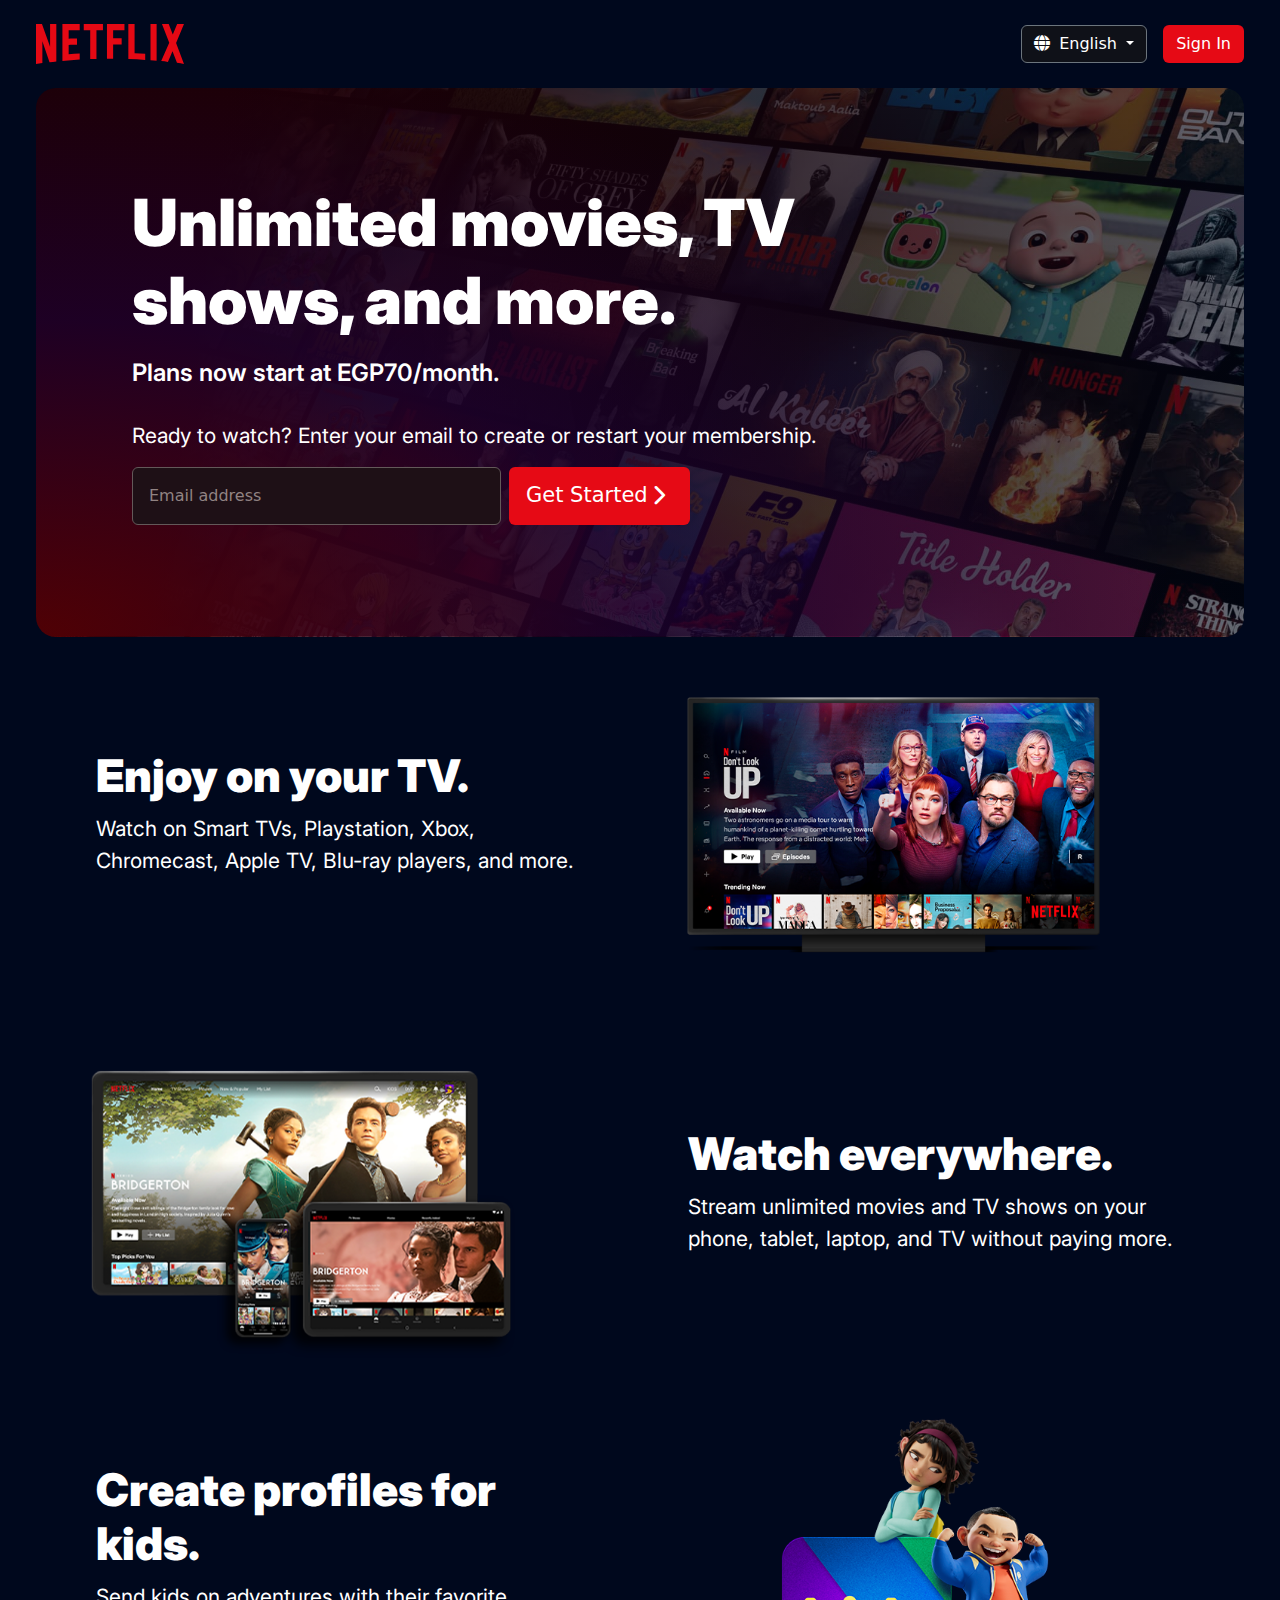
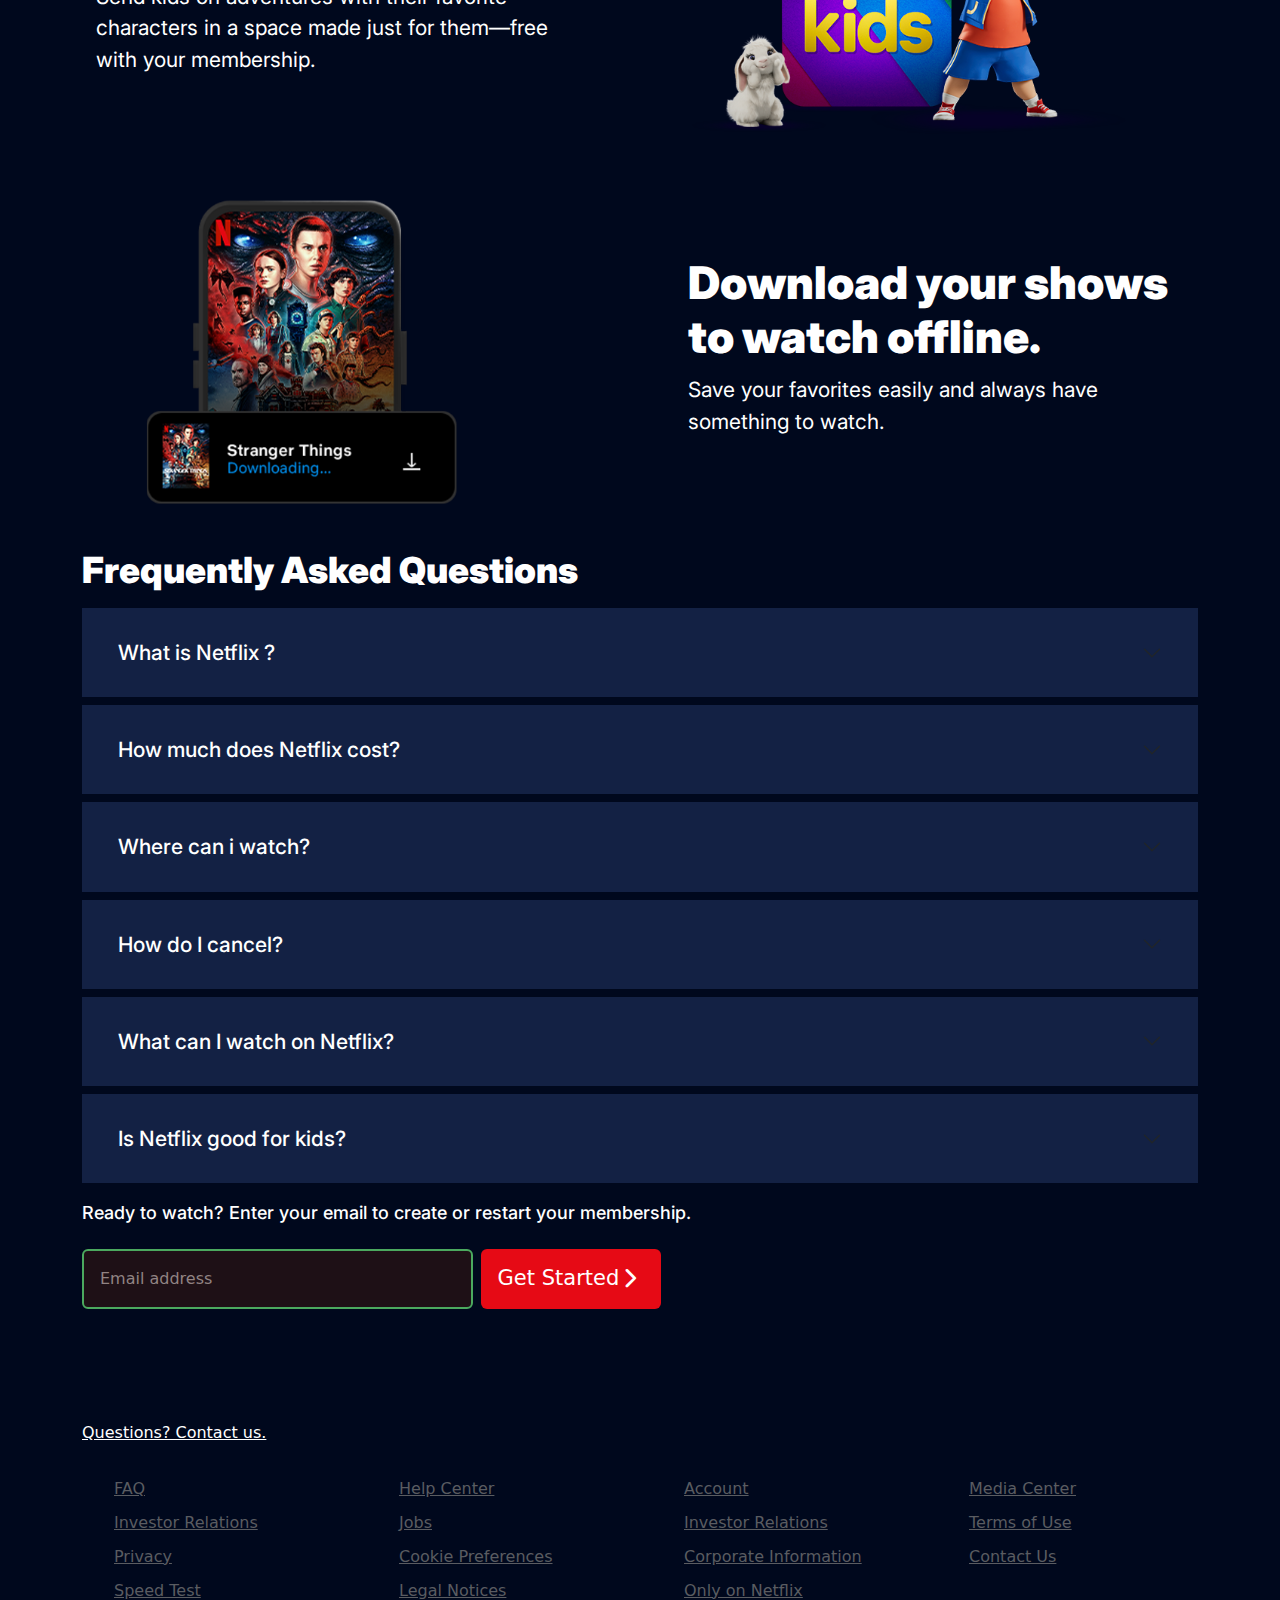
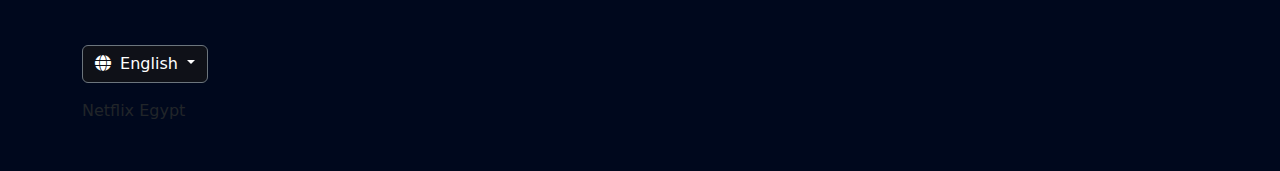
==== landpage.html @ e0be6ec9 "initial commit" ====
<!DOCTYPE html>
<html lang="en">
<head>
    <meta charset="UTF-8">
    <meta http-equiv="X-UA-Compatible" content="IE=edge">
    <meta name="viewport" content="width=device-width, initial-scale=1.0">
    <title>Netflix</title>
    <link rel="preconnect" href="https://fonts.googleapis.com">
<link rel="preconnect" href="https://fonts.gstatic.com" crossorigin>
<link href="https://fonts.googleapis.com/css2?family=Inter:wght@100;200;300;400;500;600;700;800;900&family=Work+Sans:wght@800;900&display=swap" rel="stylesheet">
<link rel="preconnect" href="https://fonts.googleapis.com">
<link rel="preconnect" href="https://fonts.gstatic.com" crossorigin>
<link href="https://fonts.googleapis.com/css2?family=Inter:wght@100;200;300;400;500;600;700;800;900&family=Roboto:ital,wght@0,300;0,400;0,500;1,100;1,300&display=swap" rel="stylesheet">    
<link rel="stylesheet" href="css/bootstrap.min.css">
    <link rel="stylesheet" href="css/all.min.css">
    <link rel="stylesheet" href="css/landpage.css">
</head>
<body>
    <header class="contianer p-3 ps-4 pe-4">
        <nav class="navbar">
            <div class="container-fluid">
            <svg viewBox="0 0 111 30" version="1.1" xmlns="http://www.w3.org/2000/svg" xmlns:xlink="http://www.w3.org/1999/xlink" aria-hidden="true" role="img" class="default-ltr-cache-mv4tc2"><g><path d="M105.06233,14.2806261 L110.999156,30 C109.249227,29.7497422 107.500234,29.4366857 105.718437,29.1554972 L102.374168,20.4686475 L98.9371075,28.4375293 C97.2499766,28.1563408 95.5928391,28.061674 93.9057081,27.8432843 L99.9372012,14.0931671 L94.4680851,-5.68434189e-14 L99.5313525,-5.68434189e-14 L102.593495,7.87421502 L105.874965,-5.68434189e-14 L110.999156,-5.68434189e-14 L105.06233,14.2806261 Z M90.4686475,-5.68434189e-14 L85.8749649,-5.68434189e-14 L85.8749649,27.2499766 C87.3746368,27.3437061 88.9371075,27.4055675 90.4686475,27.5930265 L90.4686475,-5.68434189e-14 Z M81.9055207,26.93692 C77.7186241,26.6557316 73.5307901,26.4064111 69.250164,26.3117443 L69.250164,-5.68434189e-14 L73.9366389,-5.68434189e-14 L73.9366389,21.8745899 C76.6248008,21.9373887 79.3120255,22.1557784 81.9055207,22.2804387 L81.9055207,26.93692 Z M64.2496954,10.6561065 L64.2496954,15.3435186 L57.8442216,15.3435186 L57.8442216,25.9996251 L53.2186709,25.9996251 L53.2186709,-5.68434189e-14 L66.3436123,-5.68434189e-14 L66.3436123,4.68741213 L57.8442216,4.68741213 L57.8442216,10.6561065 L64.2496954,10.6561065 Z M45.3435186,4.68741213 L45.3435186,26.2498828 C43.7810479,26.2498828 42.1876465,26.2498828 40.6561065,26.3117443 L40.6561065,4.68741213 L35.8121661,4.68741213 L35.8121661,-5.68434189e-14 L50.2183897,-5.68434189e-14 L50.2183897,4.68741213 L45.3435186,4.68741213 Z M30.749836,15.5928391 C28.687787,15.5928391 26.2498828,15.5928391 24.4999531,15.6875059 L24.4999531,22.6562939 C27.2499766,22.4678976 30,22.2495079 32.7809542,22.1557784 L32.7809542,26.6557316 L19.812541,27.6876933 L19.812541,-5.68434189e-14 L32.7809542,-5.68434189e-14 L32.7809542,4.68741213 L24.4999531,4.68741213 L24.4999531,10.9991564 C26.3126816,10.9991564 29.0936358,10.9054269 30.749836,10.9054269 L30.749836,15.5928391 Z M4.78114163,12.9684132 L4.78114163,29.3429562 C3.09401069,29.5313525 1.59340144,29.7497422 0,30 L0,-5.68434189e-14 L4.4690224,-5.68434189e-14 L10.562377,17.0315868 L10.562377,-5.68434189e-14 L15.2497891,-5.68434189e-14 L15.2497891,28.061674 C13.5935889,28.3437998 11.906458,28.4375293 10.1246602,28.6868498 L4.78114163,12.9684132 Z"></path></g></svg>
            <div class="d-flex">
            <div class="dropdown">
                <a class="btn btn-secondary dropdown-toggle" href="#" role="button" data-bs-toggle="dropdown" aria-expanded="false">
                <i class="fa-solid fa-globe pe-1"></i>
                English
                </a>
                <ul class="dropdown-menu bg-white">
                <li><a class="dropdown-item" href="#">العربيه</a></li>
                <li><a class="dropdown-item" href="#">English</a></li>
                </ul>
            </div>
            <button class="btn ms-3" type="submit">Sign In</button>
            </div>
        </div>
        </nav>
    </header>
    <main class="container-fluid">
        <!-- section1 -->
        <section class="topSub p-5 text-white ms-4 me-4">
            <div class="w-75 p-5">
            <h1>Unlimited movies, TV shows, and more.</h1>
            <p class="p1TopSub">Plans now start at EGP70/month.</p>
            <p class="p2TopSub">Ready to watch? Enter your email to create or restart your membership.</p>
            <div class="mb-3 d-flex">
                <input type="email" class="form-control w-50 p-3 me-2" id="exampleFormControlInput1" placeholder="Email address">
                <button class="d-flex justify-content-center align-items-center btn pe-4 ps-3">Get Started <i class="fa-solid fa-chevron-right ms-1 text-white"></i></button>
            </div>
        </div>
        </section>
        <!-- section 2 -->
        <section>
            <div class="row pe-5 ps-5 pb-3">
                <div class="col-md-6 d-flex justify-content-center flex-column text-white p-lg-5">
                    <h1 class="sectionTwoH1">Enjoy on your TV.</h1>
                    <p class="sectionTwoP">Watch on Smart TVs, Playstation, Xbox, Chromecast, Apple TV, Blu-ray players, and more.</p>
                </div>
                <div class="col-md-6 Img">
                    <img class="sectionTwoimg" src="images/sec1.png" alt="sectionimg">
                </div>
            </div>
            <div class="row pe-5 ps-5 pb-3">
                <div class="col-md-6 Img">
                    <img class="sectionTwoimg" src="images/sec2.png" alt="sectionimg">
                </div>
                <div class="col-md-6 d-flex justify-content-center flex-column text-white p-lg-5">
                    <h1 class="sectionTwoH1">Watch everywhere.</h1>
                    <p class="sectionTwoP">Stream unlimited movies and TV shows on your phone, tablet, laptop, and TV without paying more.</p>
                </div>
            </div>
            <div class="row pe-5 ps-5 pb-3">
                <div class="col-md-6 d-flex justify-content-center flex-column text-white p-lg-5">
                    <h1 class="sectionTwoH1">Create profiles for kids.</h1>
                    <p class="sectionTwoP">Send kids on adventures with their favorite characters in a space made just for them—free with your membership.</p>
                </div>
                <div class="col-md-6 Img">
                    <img class="sectionTwoimg" src="images/sec3.png" alt="sectionimg">
                </div>
            </div>
            <div class="row pe-5 ps-5 pb-3">
                <div class="col-md-6 Img">
                    <img class="sectionTwoimg" src="images/sec4.png" alt="sectionimg">
                </div>
                <div class="col-md-6 d-flex justify-content-center flex-column text-white p-lg-5">
                    <h1 class="sectionTwoH1">Download your shows to watch offline.</h1>
                    <p class="sectionTwoP">Save your favorites easily and always have something to watch.</p>
                </div>
            </div>
        </section>
        <!-- section 3 -->
        <section>
            <div class="container">
            <div class="accordion accordion-flush p text-white mb-3" id="accordionFlushExample">
                <h1 class="text-white mb-3" id="FAQ">Frequently Asked Questions</h1>
                <div class="accordion-item mb-2 p-3">
                <h2 class="accordion-header">
                    <button class="accordion-button collapsed text-white" type="button" data-bs-toggle="collapse" data-bs-target="#flush-collapseOne" aria-expanded="false" aria-controls="flush-collapseOne">
                    <p class="accordionP">What is Netflix ?</p>
                    </button>
                </h2>
                <div id="flush-collapseOne" class="accordion-collapse collapse" data-bs-parent="#accordionFlushExample">
                    <div class="accordion-body text-white"> <p class="accordionP">Netflix is a streaming service that offers a wide variety of award-winning TV shows, movies, anime, documentaries, and more on thousands of internet-connected devices.You can watch as much as you want, whenever you want without a single commercial – all for one low monthly price. There's always something new to discover and new TV shows and movies are added every week!</p></div>
                </div>
                </div>
                <div class="accordion-item mb-2 p-3">
                <h2 class="accordion-header">
                    <button class="accordion-button collapsed text-white" type="button" data-bs-toggle="collapse" data-bs-target="#flush-collapseTw" aria-expanded="false" aria-controls="flush-collapseTw">
                   <p class="accordionP"> How much does Netflix cost?</p>
                    </button>
                </h2>
                <div id="flush-collapseTw" class="accordion-collapse collapse" data-bs-parent="#accordionFlushExample">
                    <div class="accordion-body text-white"> <p class="accordionP"> Watch Netflix on your smartphone, tablet, Smart TV, laptop, or streaming device, all for one fixed monthly fee. Plans range from EGP70 to EGP165 a month. No extra costs, no contracts.</p></div>
                </div>
                </div>
                <div class="accordion-item mb-2 p-3">
                <h2 class="accordion-header">
                    <button class="accordion-button collapsed text-white" type="button" data-bs-toggle="collapse" data-bs-target="#flush-collapseTwo" aria-expanded="false" aria-controls="flush-collapseTwo">
                   <p class="accordionP"> Where can i watch? </p>
                    </button>
                </h2>
                <div id="flush-collapseTwo" class="accordion-collapse collapse" data-bs-parent="#accordionFlushExample">
                    <div class="accordion-body text-white"> <p class="accordionP"> Watch anywhere, anytime. Sign in with your Netflix account to watch instantly on the web at netflix.com from your personal computer or on any internet-connected device that offers the Netflix app, including smart TVs, smartphones, tablets, streaming media players and game consoles.You can also download your favorite shows with the iOS, Android, or Windows 10 app. Use downloads to watch while you're on the go and without an internet connection. Take Netflix with you anywhere.</p></div>
                </div>
                </div>
                <div class="accordion-item mb-2 p-3">
                <h2 class="accordion-header">
                    <button class="accordion-button collapsed text-white" type="button" data-bs-toggle="collapse" data-bs-target="#flush-collapseThree" aria-expanded="false" aria-controls="flush-collapseThree">
                        <p class="accordionP">How do I cancel? </p> 
                    </button>
                </h2>
                <div id="flush-collapseThree" class="accordion-collapse collapse" data-bs-parent="#accordionFlushExample">
                    <div class="accordion-body text-white"> <p class="accordionP">Netflix is flexible. There are no pesky contracts and no commitments. You can easily cancel your account online in two clicks. There are no cancellation fees – start or stop your account anytime.</p></div>
                </div>
                </div>
                <div class="accordion-item mb-2 p-3">
                <h2 class="accordion-header">
                    <button class="accordion-button collapsed text-white" type="button" data-bs-toggle="collapse" data-bs-target="#flush-collapseFour" aria-expanded="false" aria-controls="flush-collapseFour">
                        <p class="accordionP">What can I watch on Netflix? </p> 
                    </button>
                </h2>
                <div id="flush-collapseFour" class="accordion-collapse collapse" data-bs-parent="#accordionFlushExample">
                    <div class="accordion-body text-white"> <p class="accordionP">Netflix has an extensive library of feature films, documentaries, TV shows, anime, award-winning Netflix originals, and more. Watch as much as you want, anytime you want.</p></div>
                </div>
                </div>
                <div class="accordion-item mb-2 p-3">
                <h2 class="accordion-header">
                    <button class="accordion-button collapsed text-white" type="button" data-bs-toggle="collapse" data-bs-target="#flush-collapseFive" aria-expanded="false" aria-controls="flush-collapseFive">
                        <p class="accordionP">Is Netflix good for kids?</p>  
                    </button>
                </h2>
                <div id="flush-collapseFive" class="accordion-collapse collapse" data-bs-parent="#accordionFlushExample">
                    <div class="accordion-body text-white"> <p class="accordionP">The Netflix Kids experience is included in your membership to give parents control while kids enjoy family-friendly TV shows and movies in their own space.Kids profiles come with PIN-protected parental controls that let you restrict the maturity rating of content kids can watch and block specific titles you don’t want kids to see.</p></div>
                </div>
                </div>
            </div>
            <p class="text-white" id="ReadyP">Ready to watch? Enter your email to create or restart your membership.</p>
            <div class="mb-3 d-flex">
                <input type="email" class="form-control  p-3 me-2 bottom" id="exampleFormControlInput1bottom" placeholder="Email address">
                <button class="d-flex justify-content-center align-items-center btn pe-4 ps-3">Get Started <i class="fa-solid fa-chevron-right ms-1 text-white"></i></button>
            </div>
        </div>
        </section>
    </main>
    <footer class="mt-5 mb-5">
        <div class="container pt-5">
        <p class="text-white pt-3 pb-3" id="QuestionFooter">Questions? Contact us.</p>
        <div class="row ">
            <div class="col-md-3">
            <ul class="text-white" id="footerUl">
                <li>FAQ</li>
                <li>Investor Relations</li>
                <li>Privacy</li>
                <li>Speed Test</li>
            </ul>
            </div>
            <div class="col-md-3">
            <ul class="text-white" id="footerUl">
                <li>Help Center</li>
                <li>Jobs</li>
                <li>Cookie Preferences</li>
                <li>Legal Notices</li>
            </ul>
            </div>
            <div class="col-md-3">
            <ul class="text-white" id="footerUl">
                <li>Account</li>
                <li>Investor Relations</li>
                <li>Corporate Information</li>
                <li>Only on Netflix</li>
            </ul>
            </div>
            <div class="col-md-3">
            <ul class="text-white" id="footerUl">
                <li>Media Center</li>
                <li>Terms of Use</li>
                <li>Contact Us</li>
                </ul>
            </div>
        </div>
        <div class="dropdown pt-3 pb-3">
            <a class="btn btn-secondary dropdown-toggle" href="#" role="button" data-bs-toggle="dropdown" aria-expanded="false">
            <i class="fa-solid fa-globe pe-1"></i>
            English
            </a>
            <ul class="dropdown-menu bg-white">
            <li><a class="dropdown-item" href="#">العربيه</a></li>
            <li><a class="dropdown-item" href="#">English</a></li>
            </ul>
        </div>
        <p>Netflix Egypt</p>
        </div>
    </footer>
    <script src="JS/bootstrap.bundle.min.js"></script>
</body>
</html>
---- css/landpage.css ----
:root{
    font-family: 'Inter', sans-serif;
    font-family: 'Work Sans', sans-serif;
    font-family: 'Inter', sans-serif;
    font-family: 'Roboto', sans-serif;
}
body{
    background-color: #00081d;
    width: fit-content;
}
/* header */
/* netflix logo */
.default-ltr-cache-mv4tc2 {
    width: 9.25rem;
    height: 2.5rem;
    color: rgba(229, 9, 20, 1);
    fill: currentColor;
    display: block;
}
/* buttonsNav */
a.btn.btn-secondary.dropdown-toggle{
    background-color: #0f1118 !important;
}
a.dropdown-item {
    background: white;
}
a.dropdown-item:hover{
background: #000;
color: white ;
}
i.fa-solid.fa-globe {
    background: transparent;
}
.btn.ms-3 {
    background-color: rgb(230, 10, 21) !important;
    color: white !important;
    font-weight: 400;
} 
/* header end */
/* section 1 */
.topSub {
    background-image:radial-gradient(93.75% 105.88% at 0.39% 99.26%, rgba(150, 1, 7, 0.4) 1.42%, rgba(30, 1, 66, 0.51) 53.8%, rgba(13, 14, 32, 0) 100%),linear-gradient(98.24deg, #1D0005 14.75%, rgba(0, 8, 29, 0.48) 100%),url(/images/EG-en-20230417-popsignuptwoweeks-perspective_alpha_website_large.jpg);
    background-size: cover;
    background-position: center center;
    background-repeat: no-repeat;
    border-radius: 20px;
}
.topSub h1 {
    font-weight: 900;
    font-size: 65px;
    margin-bottom: 2%;
    font-family: 'Inter', sans-serif;
}
.p1TopSub {
    font-size: 24px;
    font-weight: 600;
    margin-bottom: 4%;
    font-family: 'Inter', sans-serif;
}
.p2TopSub {
    font-size: 21px;
    font-weight: 400;
    margin-bottom: 2%;
    font-family: 'Inter', sans-serif;
}

input#exampleFormControlInput1 {
    background: #1e1016;
    color: white !important;
    border: none !important;;
    border: 1px solid rgb(99, 89, 89) !important;;
}
::placeholder {
    color: rgb(145, 131, 131) !important;
    opacity: 1; /* Firefox */
}

button.d-flex.justify-content-center.align-items-center.btn{
    background-color:  rgb(230, 10, 21);
    color: white;
    font-size: 21px;
    font-weight: 500;
}
  /* section 1 end */
  /* section 2 start */
.sectionTwoH1 {
    font-weight: 900;
    font-size: 45px;
    margin-bottom: 2%;
    font-family: 'Inter', sans-serif;
    }
    .sectionTwoP{
        font-size: 21px;
        font-weight: 400;
        margin-bottom: 2%;
    font-family: 'Inter', sans-serif;
}
.sectionTwoimg {
    width: 85%;
}
.col-md-6.Img {
    display: flex;
}
/* section 2 end */
/* section 3 start */
button.accordion-button.collapsed ,.accordion-item , button.accordion-button.text-white {
    background-color: rgb(19 33 68);
    border: none !important;
}
#FAQ {
    font-size: 36px;
    font-weight: 900;
    font-family: 'Inter', sans-serif;
}
.accordionP {
    padding: 0 !important;
    margin: 0 !important;
    font-size: 21px;
    font-weight: 500;
    margin-bottom: 2%;
    font-family: 'Inter', sans-serif;
}
#ReadyP {
    font-size:18px;
    font-weight: 500;
    margin-bottom: 2%;
    font-family: 'Inter', sans-serif;
}

input#exampleFormControlInput1bottom {
    width: 35% !important;
    background: #1e1016;
    color: white !important;
    border: none !important;;
    border: 2px solid rgb(75, 169, 94) !important;;
}

/* section 3 start */

ul#footerUl li {
list-style: none;
text-decoration: underline;
color:rgb(90 92 97) ;
padding: 0;
padding-bottom: 10px;
}

#QuestionFooter {
text-decoration: underline;
color:rgb(90 92 97);
}
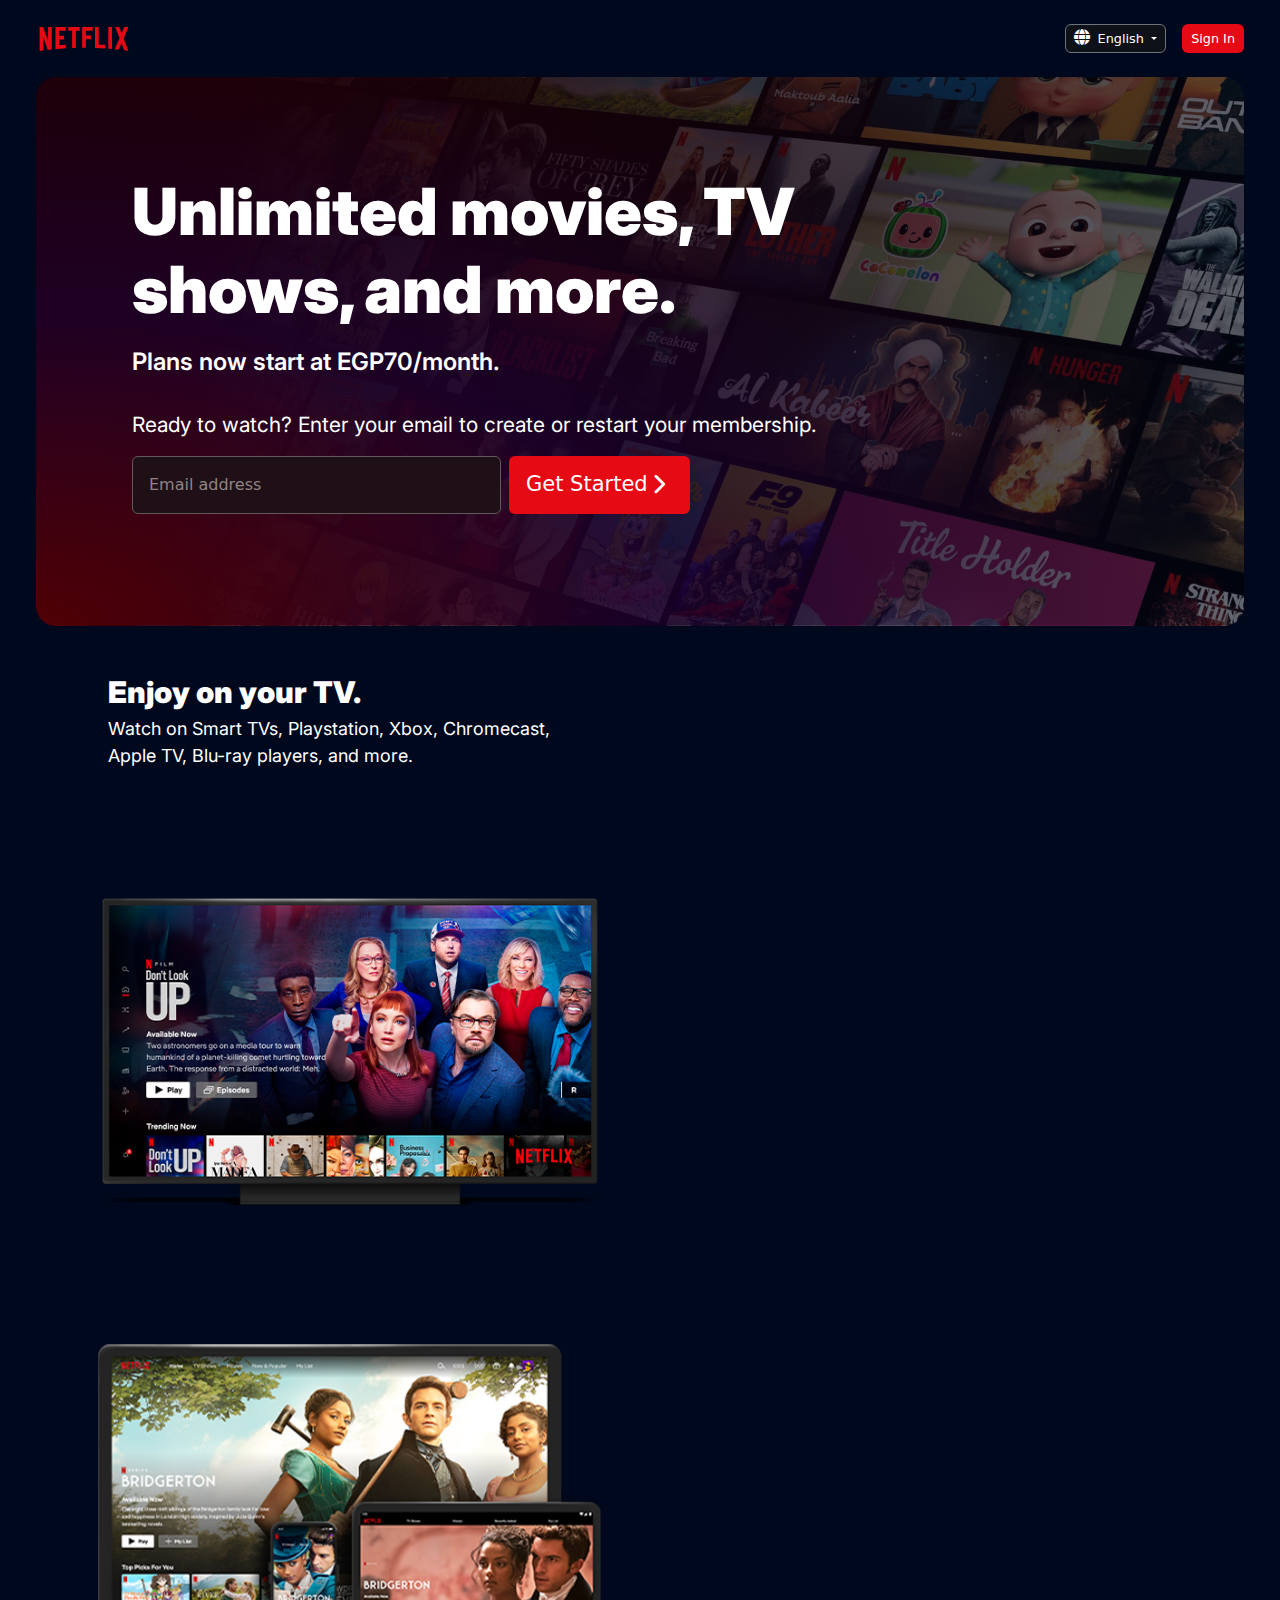
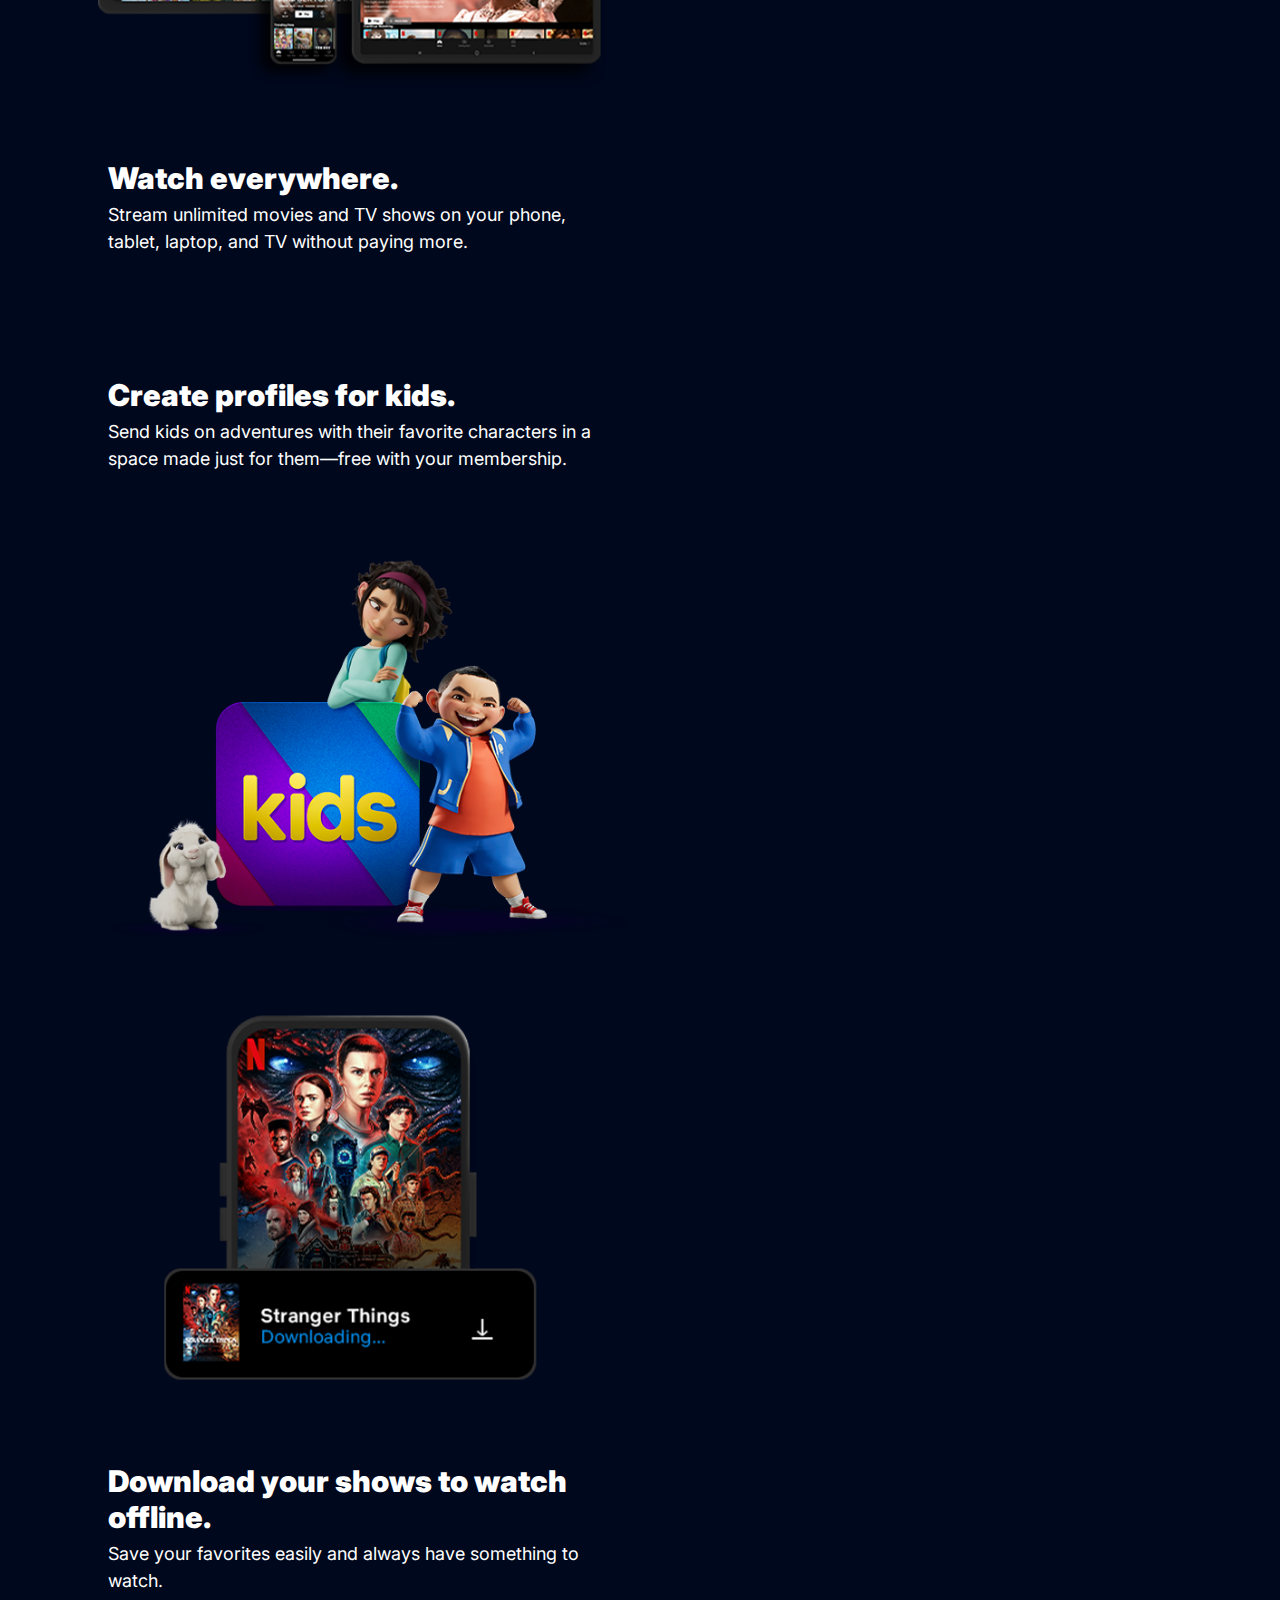
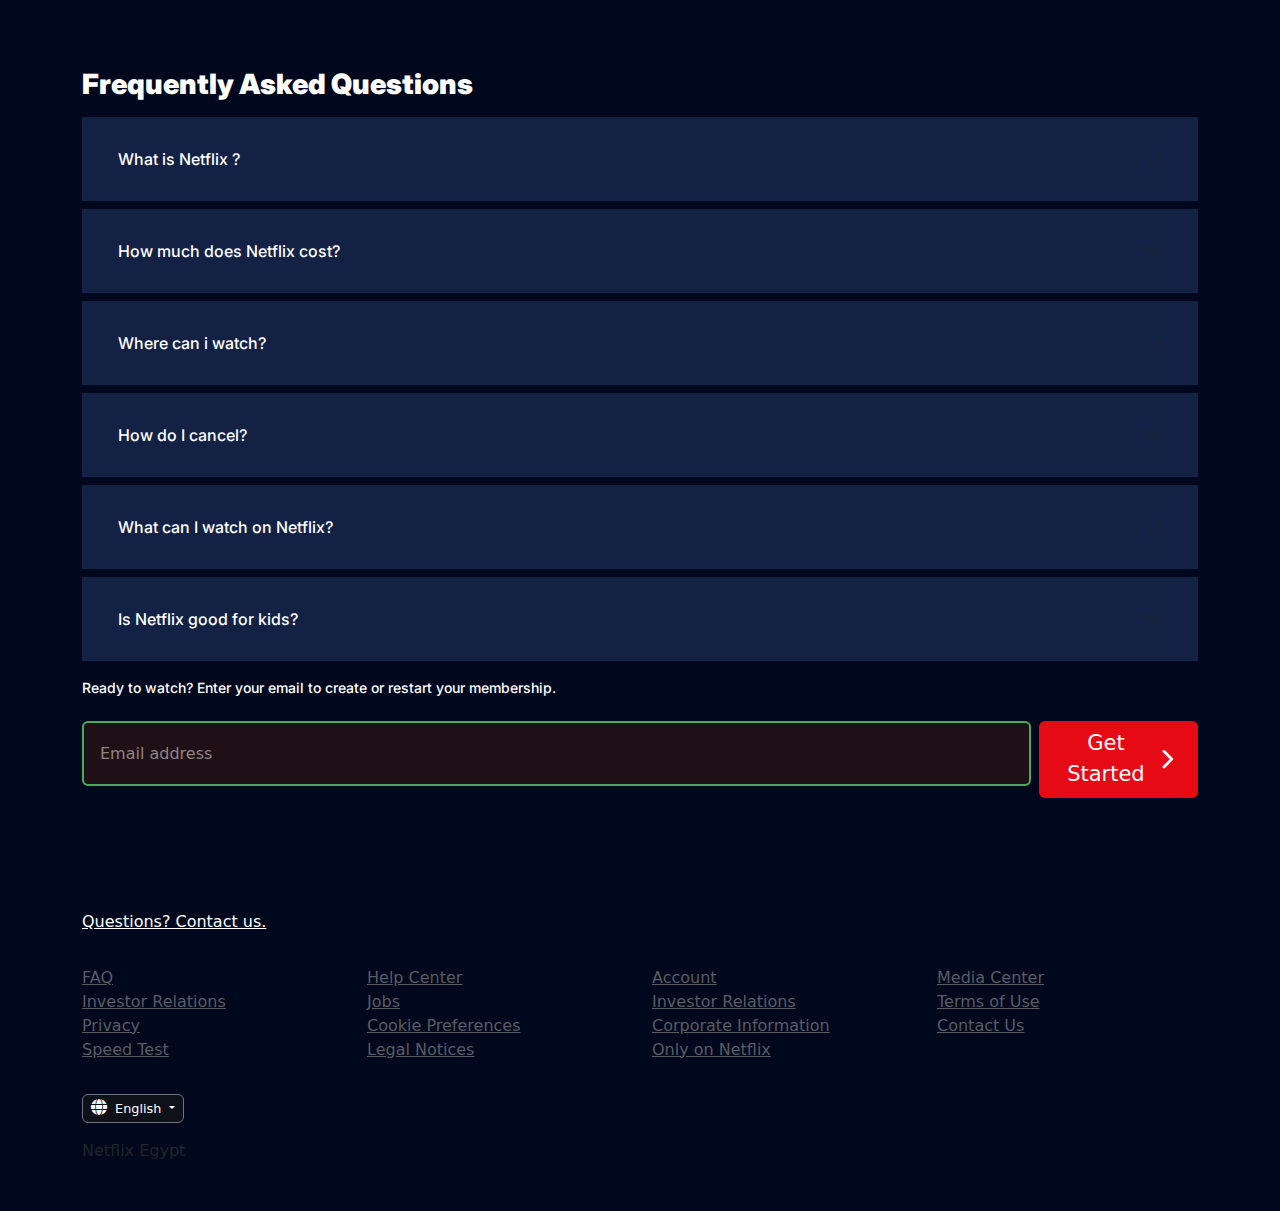
==== commit fccf3a7c: "landPage finial commet" ====
--- a/landpage.html
+++ b/landpage.html
@@ -39,11 +39,11 @@
     <main class="container-fluid">
         <!-- section1 -->
         <section class="topSub p-5 text-white ms-4 me-4">
-            <div class="w-75 p-5">
+            <div class="topSubC w-75 p-5">
             <h1>Unlimited movies, TV shows, and more.</h1>
             <p class="p1TopSub">Plans now start at EGP70/month.</p>
             <p class="p2TopSub">Ready to watch? Enter your email to create or restart your membership.</p>
-            <div class="mb-3 d-flex">
+            <div class="mb-3 d-flex" id="EmailContainer">
                 <input type="email" class="form-control w-50 p-3 me-2" id="exampleFormControlInput1" placeholder="Email address">
                 <button class="d-flex justify-content-center align-items-center btn pe-4 ps-3">Get Started <i class="fa-solid fa-chevron-right ms-1 text-white"></i></button>
             </div>
@@ -51,7 +51,7 @@
         </section>
         <!-- section 2 -->
         <section>
-            <div class="row pe-5 ps-5 pb-3">
+            <div class="row1-3 pe-5 ps-5 pb-3">
                 <div class="col-md-6 d-flex justify-content-center flex-column text-white p-lg-5">
                     <h1 class="sectionTwoH1">Enjoy on your TV.</h1>
                     <p class="sectionTwoP">Watch on Smart TVs, Playstation, Xbox, Chromecast, Apple TV, Blu-ray players, and more.</p>
@@ -60,7 +60,7 @@
                     <img class="sectionTwoimg" src="images/sec1.png" alt="sectionimg">
                 </div>
             </div>
-            <div class="row pe-5 ps-5 pb-3">
+            <div class="row2-4 pe-5 ps-5 pb-3">
                 <div class="col-md-6 Img">
                     <img class="sectionTwoimg" src="images/sec2.png" alt="sectionimg">
                 </div>
@@ -69,7 +69,7 @@
                     <p class="sectionTwoP">Stream unlimited movies and TV shows on your phone, tablet, laptop, and TV without paying more.</p>
                 </div>
             </div>
-            <div class="row pe-5 ps-5 pb-3">
+            <div class="row1-3 pe-5 ps-5 pb-3">
                 <div class="col-md-6 d-flex justify-content-center flex-column text-white p-lg-5">
                     <h1 class="sectionTwoH1">Create profiles for kids.</h1>
                     <p class="sectionTwoP">Send kids on adventures with their favorite characters in a space made just for them—free with your membership.</p>
@@ -78,7 +78,7 @@
                     <img class="sectionTwoimg" src="images/sec3.png" alt="sectionimg">
                 </div>
             </div>
-            <div class="row pe-5 ps-5 pb-3">
+            <div class="row2-4 pe-5 ps-5 pb-3">
                 <div class="col-md-6 Img">
                     <img class="sectionTwoimg" src="images/sec4.png" alt="sectionimg">
                 </div>
@@ -166,7 +166,7 @@
         <div class="container pt-5">
         <p class="text-white pt-3 pb-3" id="QuestionFooter">Questions? Contact us.</p>
         <div class="row ">
-            <div class="col-md-3">
+            <div class="col-md-3 ">
             <ul class="text-white" id="footerUl">
                 <li>FAQ</li>
                 <li>Investor Relations</li>
--- a/css/landpage.css
+++ b/css/landpage.css
@@ -6,7 +6,11 @@
 }
 body{
     background-color: #00081d;
-    width: fit-content;
+    width: 100%;
+    /* display: flex;
+    flex-direction: column;
+    justify-content: center;
+    align-items: center; */
 }
 /* header */
 /* netflix logo */
@@ -141,11 +145,186 @@
 list-style: none;
 text-decoration: underline;
 color:rgb(90 92 97) ;
-padding: 0;
+padding: 0 !important;
 padding-bottom: 10px;
+}
+ul#footerUl {
+padding: 0 !important;
+/* padding-bottom: 10px; */
 }
 
 #QuestionFooter {
 text-decoration: underline;
 color:rgb(90 92 97);
 }
+
+@media (max-width: 575.98px) {
+    .topSub {
+      background-size: 100%;
+      border-radius: 0;
+    }
+    .topSub h1 {
+      font-size: 30px;
+    }
+    .p1TopSub {
+      font-size: 15px;
+    }
+    .p2TopSub {
+      font-size: 15px;
+    }
+    input#exampleFormControlInput1 {
+      font-size: 14px;
+    }
+    .sectionTwoH1 {
+        font-size: 25px;
+    }
+    .sectionTwoP{
+        font-size: 16px;
+    }
+    .sectionTwoimg {
+        width: 100%;
+    }
+    .col-md-6.Img {
+        display: block;
+    }
+    section.topSub.p-5.text-white.ms-4.me-4 {
+        padding: 0 !important;
+        margin: 0 !important;
+        margin-bottom: 10px !important;
+    }
+    .topSubC.w-75.p-5{
+        width: 100% !important;
+        padding: 10% !important;
+    }
+    div#EmailCont{
+        flex-direction: column !important;
+    }
+    input#exampleFormControlInput1{
+        width: 100% !important;
+        margin-bottom: 3% !important;
+    }
+    .row1-3.pe-5.ps-5.pb-3 {
+        padding: 10% !important;
+    } 
+    .row2-4.pe-5.ps-5.pb-3{
+        padding: 8% !important;
+        display: flex;
+        flex-direction: column-reverse !important;
+        justify-content: center;
+        align-items: center;
+    }
+    .h1.sectionTwoH1 {
+        margin-bottom: 4% !important;
+    }
+}
+
+@media (max-width: 767px) {
+    .topSub {
+        background-size: 100%;
+        border-radius: 0;
+      }
+      .topSub h1 {
+        font-size: 38px;
+      }
+      .p1TopSub {
+        font-size: 15px;
+      }
+      .p2TopSub {
+        font-size: 15px;
+      }
+      
+    section.topSub.p-5.text-white.ms-4.me-4 {
+        padding: 0 !important;
+        margin: 0 !important;
+        margin-bottom: 10px !important;
+    }
+    .topSubC.w-75.p-5{
+        width: 100% !important;
+        padding: 10% !important;
+    }
+    div#EmailCont{
+        flex-direction: column !important;
+    }
+    input#exampleFormControlInput1{
+        width: 100% !important;
+        margin-bottom: 3% !important;
+    }
+    .row1-3.pe-5.ps-5.pb-3 {
+        padding: 10% !important;
+    } 
+    .row2-4.pe-5.ps-5.pb-3{
+        padding: 8% !important;
+        display: flex;
+        flex-direction: column-reverse !important;
+        justify-content: center;
+        align-items: center;
+    }
+    .h1.sectionTwoH1 {
+        margin-bottom: 4% !important;
+    }
+}
+    /* Adjust styles for mobile devices */
+    .default-ltr-cache-mv4tc2 {
+        width: 6rem;
+        height: 1.5rem;
+        font-size: 1rem;
+    }
+    a.btn.btn-secondary.dropdown-toggle{
+        background-color: #0f1118 !important;
+        font-size: 0.8rem;
+        padding: 0.25rem 0.5rem;
+    }
+    a.dropdown-item {
+        font-size: 0.8rem;
+        padding: 0.25rem 0.5rem;
+    }
+    i.fa-solid.fa-globe {
+        font-size: 1rem;
+    }
+    .btn.ms-3 {
+        font-size: 0.8rem;
+        padding: 0.25rem 0.5rem;
+    }
+    .sectionTwoH1 {
+        font-size: 35px;
+    }
+    .sectionTwoP{
+        font-size: 18px;
+    }
+    .sectionTwoimg {
+        width: 70%;
+    }
+    .sectionTwoH1 {
+        font-size: 30px;
+        margin-bottom: 1%;
+    }
+    
+    .sectionTwoP{
+        font-size: 18px;
+        margin-bottom: 2%;
+    }
+    
+    .sectionTwoimg {
+        width: 100%;
+    }
+    #FAQ {
+        font-size: 28px;
+    }
+    
+    .accordionP {
+        font-size: 16px;
+    }
+    
+    #ReadyP {
+        font-size: 14px;
+        margin-bottom: 2%;
+    }
+    
+    input#exampleFormControlInput1bottom {
+        width: 100% !important;
+        margin-bottom: 1%;
+    }
+    
+    ul#footerUl li {
+        padding-bottom: 5px;
+    }